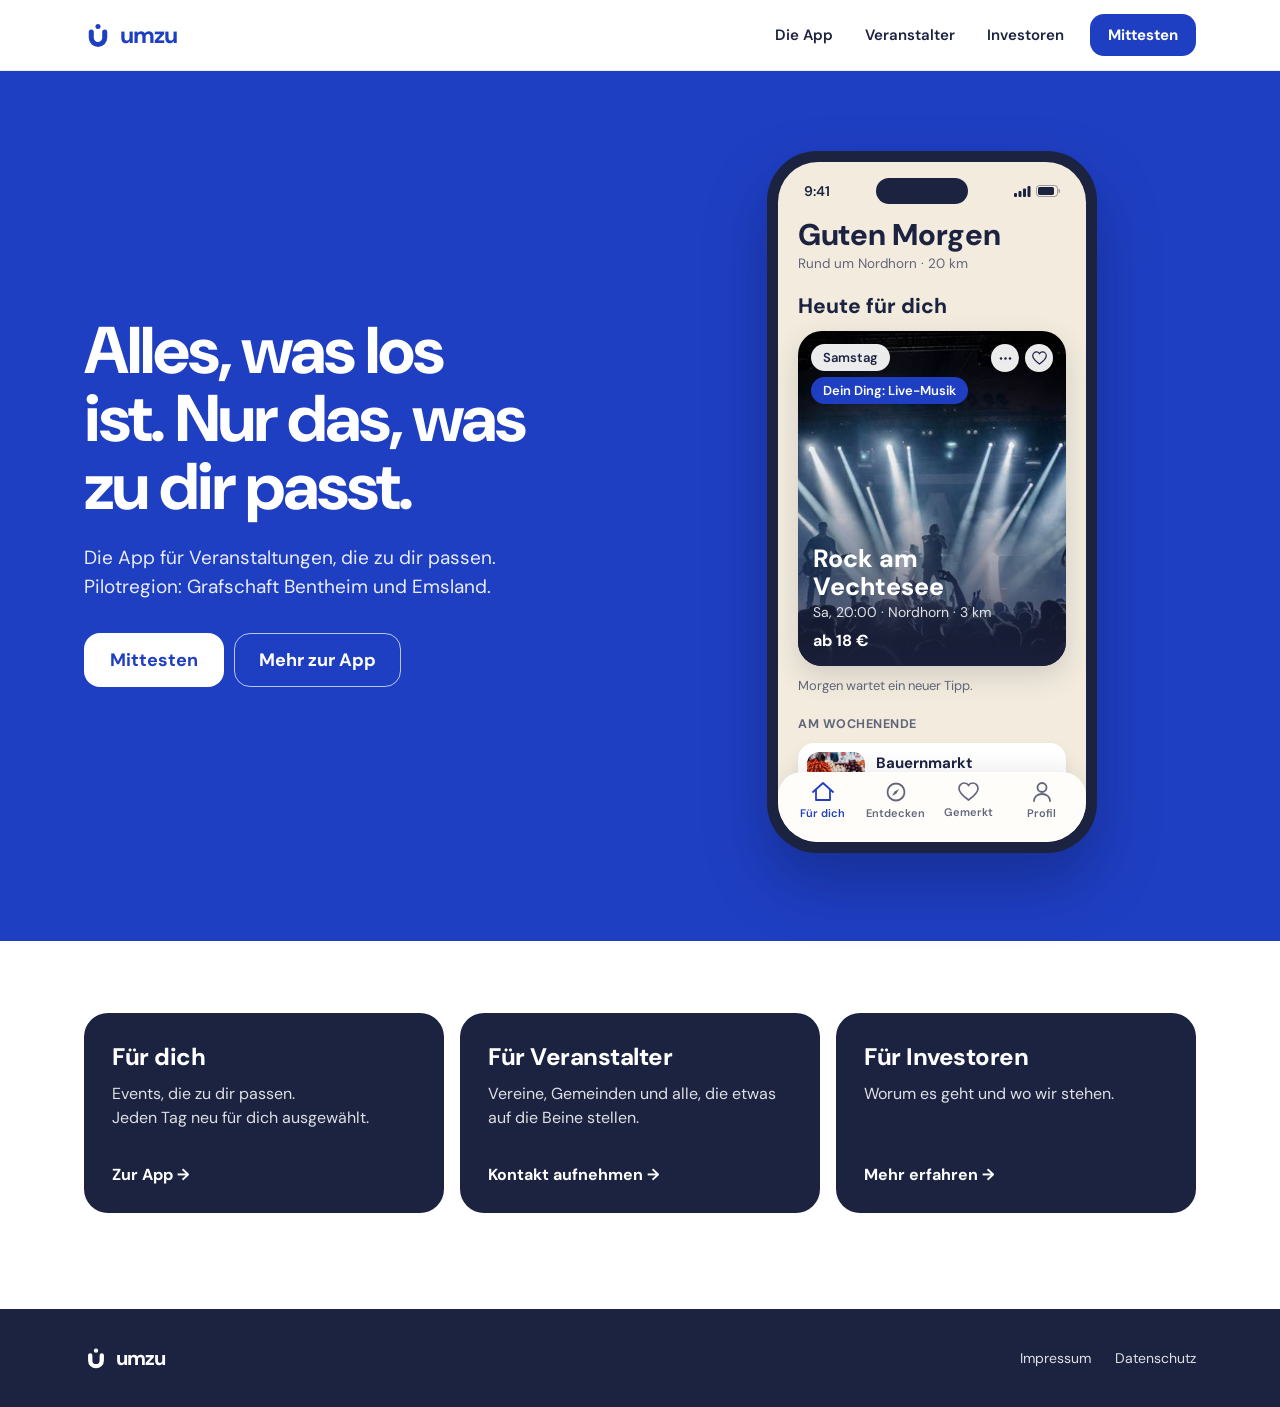
==== index.html @ 4629203c "Add files via upload" ====
<!DOCTYPE html>
<html lang="de">
<head>
<meta charset="utf-8">
<meta name="viewport" content="width=device-width, initial-scale=1">
<title>umzu – Events, die zu dir passen</title>
<meta name="description" content="umzu ist die App für Veranstaltungen, die wirklich zu dir passen. Pilotregion: Grafschaft Bentheim und Emsland. Jetzt mittesten.">
<link rel="canonical" href="https://umzu.app/">

<meta property="og:type" content="website">
<meta property="og:title" content="umzu – Events, die zu dir passen">
<meta property="og:description" content="Die App für Veranstaltungen, die zu dir passen. Pilotregion: Grafschaft Bentheim und Emsland.">
<meta property="og:url" content="https://umzu.app/">
<meta property="og:locale" content="de_DE">
<meta name="theme-color" content="#1F3FC3">

<link rel="icon" href="favicon.svg" type="image/svg+xml">
<link rel="icon" href="[data-uri]" sizes="32x32" type="image/png">
<link rel="apple-touch-icon" href="[data-uri]">

<link rel="preconnect" href="https://fonts.googleapis.com">
<link rel="preconnect" href="https://fonts.gstatic.com" crossorigin>
<link href="https://fonts.googleapis.com/css2?family=DM+Sans:wght@400;500;600;700;800&display=swap" rel="stylesheet">

<link rel="stylesheet" href="css/style.css">
</head>
<body>

<div style="min-height:100vh;display:flex;flex-direction:column">

<header style="position:sticky;top:0;z-index:10;background:rgba(255,255,255,0.94);backdrop-filter:blur(10px);border-bottom:1px solid rgba(28,35,64,0.08)">
  <div style="max-width:1160px;margin:0 auto;padding:14px 24px;display:flex;align-items:center;gap:24px;flex-wrap:wrap">
    <a href="#start" data-nav="start" style="display:flex;align-items:center;gap:8px;cursor:pointer;text-decoration:none">
      <svg width="28" height="28" viewBox="0 0 100 100"><circle cx="50" cy="19.5" r="9" fill="#1F3FC3"></circle><path d="M 26 39 L 26 60 A 24 24 0 0 0 74 60 L 74 39" fill="none" stroke="#1F3FC3" stroke-width="18" stroke-linecap="round"></path></svg>
      <span style="font-weight:800;font-size:23px;letter-spacing:-1px;color:#1F3FC3">umzu</span>
    </a>
    <nav style="display:flex;gap:4px;flex-wrap:wrap;margin-left:auto;align-items:center">
      <a href="#app" data-nav="nutzer" class="nav-link" style="padding:10px 14px;border-radius:100px;font-weight:600;font-size:15px;cursor:pointer;white-space:nowrap;text-decoration:none;color:#1C2340">Die App</a>
      <a href="#veranstalter" data-nav="veranstalter" class="nav-link" style="padding:10px 14px;border-radius:100px;font-weight:600;font-size:15px;cursor:pointer;white-space:nowrap;text-decoration:none;color:#1C2340">Veranstalter</a>
      <a href="#investoren" data-nav="investoren" class="nav-link" style="padding:10px 14px;border-radius:100px;font-weight:600;font-size:15px;cursor:pointer;white-space:nowrap;text-decoration:none;color:#1C2340">Investoren</a>
      <a href="#test" data-nav="test" class="hover-a35a3" style="margin-left:8px;white-space:nowrap;padding:11px 18px;border-radius:14px;background:#1F3FC3;color:#fff;font-weight:700;font-size:15px;cursor:pointer;text-decoration:none">Mittesten</a>
    </nav>
  </div>
</header>

<main style="flex:1">

<!-- ===== START ===== -->
<div data-page="start" hidden>
  <section style="background:#1F3FC3;color:#fff"><div style="max-width:1160px;margin:0 auto;padding:80px 24px 88px;display:grid;grid-template-columns:repeat(auto-fit,minmax(min(100%,440px),1fr));gap:56px;align-items:center">
    <div>
      <h1 style="margin:0;font-weight:800;font-size:clamp(40px,6vw,66px);line-height:1.03;letter-spacing:-2px;text-wrap:balance;color:#fff">Alles, was los ist. Nur das, was zu dir passt.</h1>
      <p style="margin:22px 0 0;font-size:19px;line-height:1.55;color:rgba(255,255,255,0.9);max-width:480px;text-wrap:pretty">Die App für Veranstaltungen, die zu dir passen. Pilotregion: Grafschaft Bentheim und Emsland.</p>
      <div style="display:flex;gap:10px;flex-wrap:wrap;margin-top:32px">
        <a href="#test" data-nav="test" class="hover-e8ecf9" style="min-height:54px;padding:0 26px;white-space:nowrap;display:flex;align-items:center;border-radius:16px;background:#fff;color:#1F3FC3;font-weight:700;font-size:18px;cursor:pointer;text-decoration:none">Mittesten</a>
        <a href="#app" data-nav="nutzer" class="hover-white12" style="min-height:54px;padding:0 24px;white-space:nowrap;display:flex;align-items:center;border-radius:16px;border:1.5px solid rgba(255,255,255,0.7);color:#fff;font-weight:700;font-size:18px;cursor:pointer;text-decoration:none">Mehr zur App</a>
      </div>
    </div>
    <div style="display:flex;justify-content:center">
      <div style="width:330px;max-width:100%;background:#1C2340;border-radius:50px;padding:11px;box-shadow:0 30px 60px rgba(10,20,70,0.35)">
        <div style="position:relative;background:#F3ECDE;color:#1C2340;border-radius:40px;overflow:hidden;height:680px">
          <div style="display:flex;justify-content:space-between;align-items:center;padding:16px 26px 0;font-weight:600;font-size:14px;color:#1C2340">
            <span>9:41</span>
            <div style="width:92px;height:26px;border-radius:14px;background:#1C2340"></div>
            <div style="display:flex;gap:5px;align-items:center">
              <svg width="17" height="11" viewBox="0 0 17 11"><rect x="0" y="7" width="3" height="4" rx="1" fill="#1C2340"></rect><rect x="4.5" y="5" width="3" height="6" rx="1" fill="#1C2340"></rect><rect x="9" y="2.5" width="3" height="8.5" rx="1" fill="#1C2340"></rect><rect x="13.5" y="0" width="3" height="11" rx="1" fill="#1C2340"></rect></svg>
              <svg width="24" height="12" viewBox="0 0 24 12"><rect x="0.5" y="0.5" width="21" height="11" rx="3" fill="none" stroke="#1C2340" stroke-opacity="0.4"></rect><rect x="2" y="2" width="16" height="8" rx="1.8" fill="#1C2340"></rect><rect x="22.5" y="4" width="1.5" height="4" rx="0.7" fill="#1C2340" fill-opacity="0.4"></rect></svg>
            </div>
          </div>
          <div style="padding:14px 20px 0">
            <div style="font-weight:800;font-size:30px;letter-spacing:-0.3px;line-height:1.1">Guten Morgen</div>
            <div style="font-size:13.5px;color:#62667A;margin-top:4px">Rund um Nordhorn · 20 km</div>
            <div style="font-weight:800;font-size:21px;margin:20px 0 11px">Heute für dich</div>
            <div style="position:relative;width:100%;aspect-ratio:4/5;border-radius:24px;overflow:hidden;background:rgba(31,63,195,0.10) url([data-uri]) center/cover;box-shadow:0 10px 28px rgba(28,35,64,0.16);display:flex;flex-direction:column;justify-content:space-between">
              <div style="position:absolute;inset:0;background:linear-gradient(180deg,rgba(28,35,64,0) 30%,rgba(28,35,64,0.2) 55%,rgba(28,35,64,0.9) 100%)"></div>
              <div style="position:relative;display:flex;justify-content:space-between;align-items:flex-start;gap:10px;padding:13px">
                <div style="display:flex;flex-wrap:wrap;gap:6px;min-width:0">
                  <span style="background:rgba(255,255,255,0.92);border-radius:100px;padding:5px 12px;font-weight:600;font-size:13px;color:#1C2340">Samstag</span>
                  <span style="background:#1F3FC3;border-radius:100px;padding:5px 12px;font-weight:600;font-size:13px;color:#fff;white-space:nowrap">Dein Ding: Live-Musik</span>
                </div>
                <div style="display:flex;gap:6px;flex-shrink:0">
                  <span style="width:28px;height:28px;border-radius:14px;background:rgba(255,255,255,0.92);display:flex;align-items:center;justify-content:center"><svg width="15" height="15" viewBox="0 0 20 20"><circle cx="4" cy="10" r="1.7" fill="#1C2340"></circle><circle cx="10" cy="10" r="1.7" fill="#1C2340"></circle><circle cx="16" cy="10" r="1.7" fill="#1C2340"></circle></svg></span>
                  <span style="width:28px;height:28px;border-radius:14px;background:rgba(255,255,255,0.92);display:flex;align-items:center;justify-content:center"><svg width="15" height="14" viewBox="0 0 21 19"><path d="M10.5 18C5.2 14.2 1 10.9 1 6.5 1 3.5 3.3 1 6.3 1c1.7 0 3.3.9 4.2 2.3C11.4 1.9 13 1 14.7 1 17.7 1 20 3.5 20 6.5c0 4.4-4.2 7.7-9.5 11.5z" fill="none" stroke="#1C2340" stroke-width="1.7"></path></svg></span>
                </div>
              </div>
              <div style="position:relative;padding:0 15px 15px;display:flex;flex-direction:column;gap:3px">
                <div style="font-weight:800;font-size:25px;line-height:1.1;color:#fff">Rock am Vechtesee</div>
                <div style="font-size:14px;color:rgba(255,255,255,0.86);white-space:nowrap;overflow:hidden;text-overflow:ellipsis">Sa, 20:00 · Nordhorn · 3 km</div>
                <div style="font-weight:700;font-size:16px;color:#fff;margin-top:6px">ab 18 €</div>
              </div>
            </div>
            <div style="font-size:13px;color:#62667A;margin-top:11px">Morgen wartet ein neuer Tipp.</div>
            <div style="font-weight:700;font-size:12.5px;letter-spacing:0.5px;text-transform:uppercase;color:#62667A;margin:22px 0 11px">Am Wochenende</div>
            <div style="display:flex;align-items:center;gap:11px;padding:9px;background:#fff;border-radius:16px;box-shadow:0 4px 12px rgba(28,35,64,0.06)">
              <div style="width:58px;height:58px;border-radius:12px;flex-shrink:0;background:rgba(31,63,195,0.10) url([data-uri]) center/cover"></div>
              <div style="flex:1;min-width:0;display:flex;flex-direction:column;gap:2px">
                <div style="font-weight:700;font-size:15px">Bauernmarkt</div>
                <div style="font-weight:500;font-size:12.5px;color:#62667A;white-space:nowrap;overflow:hidden;text-overflow:ellipsis">So, 12. Okt. · Lingen · 18 km</div>
                <div style="font-weight:700;font-size:13px;color:#1F3FC3">Eintritt frei</div>
              </div>
            </div>
          </div>
          <div style="position:absolute;left:0;right:0;bottom:0;background:#FFFDFA;border-radius:24px 24px 0 0;box-shadow:0 -6px 20px rgba(28,35,64,0.07);padding:10px 8px 22px;display:grid;grid-template-columns:repeat(4,1fr)">
            <div style="display:flex;flex-direction:column;align-items:center;gap:4px;color:#1F3FC3"><svg width="22" height="20" viewBox="0 0 22 20" fill="none"><path d="M1 10L11 1l10 9" stroke="#1F3FC3" stroke-width="1.8" stroke-linecap="round" stroke-linejoin="round"></path><path d="M4 8v10h14V8" stroke="#1F3FC3" stroke-width="1.8" stroke-linejoin="round"></path></svg><span style="font-weight:600;font-size:11px">Für dich</span></div>
            <div style="display:flex;flex-direction:column;align-items:center;gap:4px;color:#62667A"><svg width="20" height="20" viewBox="0 0 20 20" fill="none"><circle cx="10" cy="10" r="8.5" stroke="#62667A" stroke-width="1.8"></circle><path d="M13 7l-4.5 2.5L6 14l4.5-2.5z" fill="#62667A"></path></svg><span style="font-weight:600;font-size:11px">Entdecken</span></div>
            <div style="display:flex;flex-direction:column;align-items:center;gap:4px;color:#62667A"><svg width="21" height="19" viewBox="0 0 21 19" fill="none"><path d="M10.5 18C5.2 14.2 1 10.9 1 6.5 1 3.5 3.3 1 6.3 1c1.7 0 3.3.9 4.2 2.3C11.4 1.9 13 1 14.7 1 17.7 1 20 3.5 20 6.5c0 4.4-4.2 7.7-9.5 11.5z" stroke="#62667A" stroke-width="1.7"></path></svg><span style="font-weight:600;font-size:11px">Gemerkt</span></div>
            <div style="display:flex;flex-direction:column;align-items:center;gap:4px;color:#62667A"><svg width="18" height="20" viewBox="0 0 18 20" fill="none"><circle cx="9" cy="5.5" r="4.5" stroke="#62667A" stroke-width="1.8"></circle><path d="M1 19c0-4.4 3.6-7 8-7s8 2.6 8 7" stroke="#62667A" stroke-width="1.8" stroke-linecap="round"></path></svg><span style="font-weight:600;font-size:11px">Profil</span></div>
          </div>
        </div>
      </div>
    </div>
  </div></section>

  <section style="max-width:1160px;margin:0 auto;padding:72px 24px 96px">
    <div style="display:grid;grid-template-columns:repeat(auto-fit,minmax(min(100%,260px),1fr));gap:16px">
      <a href="#app" data-nav="nutzer" class="tile hover-262f55" style="background:#1C2340;color:#fff;border-radius:24px;padding:28px;cursor:pointer;display:flex;flex-direction:column;gap:10px;min-height:200px;text-decoration:none">
        <div style="font-weight:800;font-size:24px;letter-spacing:-0.5px">Für dich</div>
        <div style="font-size:16px;line-height:1.5;color:rgba(255,255,255,0.86)">Events, die zu dir passen.<br>Jeden Tag neu für dich ausgewählt.</div>
        <div style="margin-top:auto;font-weight:700;color:#fff">Zur App →</div>
      </a>
      <a href="#veranstalter" data-nav="veranstalter" class="tile hover-262f55" style="background:#1C2340;color:#fff;border-radius:24px;padding:28px;cursor:pointer;display:flex;flex-direction:column;gap:10px;min-height:200px;text-decoration:none">
        <div style="font-weight:800;font-size:24px;letter-spacing:-0.5px">Für Veranstalter</div>
        <div style="font-size:16px;line-height:1.5;color:rgba(255,255,255,0.86)">Vereine, Gemeinden und alle, die etwas auf die Beine stellen.</div>
        <div style="margin-top:auto;font-weight:700;color:#fff">Kontakt aufnehmen →</div>
      </a>
      <a href="#investoren" data-nav="investoren" class="tile hover-262f55" style="background:#1C2340;color:#fff;border-radius:24px;padding:28px;cursor:pointer;display:flex;flex-direction:column;gap:10px;min-height:200px;text-decoration:none">
        <div style="font-weight:800;font-size:24px;letter-spacing:-0.5px">Für Investoren</div>
        <div style="font-size:16px;line-height:1.5;color:rgba(255,255,255,0.86)">Worum es geht und wo wir stehen.</div>
        <div style="margin-top:auto;font-weight:700;color:#fff">Mehr erfahren →</div>
      </a>
    </div>
  </section>
</div>

<!-- ===== DIE APP ===== -->
<div data-page="nutzer" hidden>
  <section style="background:#E8ECF9;margin-bottom:56px"><div style="max-width:1160px;margin:0 auto;padding:80px 24px 72px">
    <h1 style="margin:0;font-weight:800;font-size:clamp(38px,5.5vw,58px);line-height:1.05;letter-spacing:-1.8px;max-width:760px;text-wrap:balance">Weniger suchen, öfter hingehen.</h1>
    <p style="margin:20px 0 0;font-size:19px;line-height:1.55;color:#464A5C;max-width:560px">Jeden Morgen ein paar Vorschläge für dich. Je mehr du wischst, desto besser passen sie.</p>
  </div></section>
  <section style="max-width:1160px;margin:0 auto;padding:0 24px 88px;display:grid;grid-template-columns:repeat(auto-fit,minmax(min(100%,200px),1fr));gap:16px">
    <div style="border:1px solid rgba(28,35,64,0.12);border-radius:20px;padding:24px"><div style="font-weight:800;font-size:21px">Für dich</div><p style="font-size:15px;line-height:1.5;color:#464A5C;margin:8px 0 0">Deine Vorschläge für heute.</p></div>
    <div style="border:1px solid rgba(28,35,64,0.12);border-radius:20px;padding:24px"><div style="font-weight:800;font-size:21px">Entdecken</div><p style="font-size:15px;line-height:1.5;color:#464A5C;margin:8px 0 0">Wischen: passt oder passt nicht.</p></div>
    <div style="border:1px solid rgba(28,35,64,0.12);border-radius:20px;padding:24px"><div style="font-weight:800;font-size:21px">Gemerkt</div><p style="font-size:15px;line-height:1.5;color:#464A5C;margin:8px 0 0">Alles, was du dir aufhebst.</p></div>
    <div style="border:1px solid rgba(28,35,64,0.12);border-radius:20px;padding:24px"><div style="font-weight:800;font-size:21px">Profil</div><p style="font-size:15px;line-height:1.5;color:#464A5C;margin:8px 0 0">Region, Umkreis, Vorlieben.</p></div>
  </section>
  <section style="max-width:800px;margin:0 auto;padding:0 24px 96px">
    <h2 style="margin:0 0 20px;font-weight:800;font-size:clamp(26px,3.4vw,36px);letter-spacing:-1px">Fragen</h2>
    <div id="faq-list" style="display:flex;flex-direction:column;border-top:1px solid rgba(28,35,64,0.12)">
      <!-- FAQ items injected by js/app.js -->
    </div>
  </section>
</div>

<!-- ===== VERANSTALTER ===== -->
<div data-page="veranstalter" hidden>
  <section style="background:#E8ECF9;margin-bottom:56px"><div style="max-width:1160px;margin:0 auto;padding:80px 24px 72px">
    <h1 style="margin:0;font-weight:800;font-size:clamp(38px,5.5vw,58px);line-height:1.05;letter-spacing:-1.8px;max-width:800px;text-wrap:balance">Bringt eure Termine in die App.</h1>
    <p style="margin:20px 0 0;font-size:19px;line-height:1.55;color:#464A5C;max-width:560px">Für Vereine, Gemeinden und Veranstalter aus der Region.</p>
    <div style="display:flex;gap:10px;flex-wrap:wrap;margin-top:28px">
      <span id="zum-formular" class="hover-a35a3" style="min-height:54px;padding:0 26px;white-space:nowrap;display:flex;align-items:center;border-radius:16px;background:#1F3FC3;color:#fff;font-weight:700;font-size:18px;cursor:pointer">Kontakt aufnehmen</span>
    </div>
  </div></section>
  <section style="max-width:1160px;margin:0 auto;padding:0 24px 88px;display:grid;grid-template-columns:repeat(auto-fit,minmax(min(100%,260px),1fr));gap:16px">
    <div style="border:1px solid rgba(28,35,64,0.12);border-radius:24px;padding:28px">
      <div style="font-weight:800;font-size:24px">Vereine</div>
      <p style="font-size:16px;line-height:1.5;color:#464A5C;margin:10px 0 0">Kostenlos. Eure Termine in der App und sehen, wie viele sie sich gemerkt haben.</p>
    </div>
    <div style="border:1px solid rgba(28,35,64,0.12);border-radius:24px;padding:28px">
      <div style="font-weight:800;font-size:24px">Gemeinden</div>
      <p style="font-size:16px;line-height:1.5;color:#464A5C;margin:10px 0 0">Alle Termine eures Orts an einer Stelle, mit einem Bericht, was sie bewirken.</p>
    </div>
    <div style="border:1px solid rgba(28,35,64,0.12);border-radius:24px;padding:28px">
      <div style="font-weight:800;font-size:24px">Veranstalter</div>
      <p style="font-size:16px;line-height:1.5;color:#464A5C;margin:10px 0 0">Mehr Sichtbarkeit bei den Leuten, zu denen euer Event passt.</p>
    </div>
  </section>

  <section id="formular" style="background:#1C2340">
    <div style="max-width:1160px;margin:0 auto;padding:80px 24px 96px;display:grid;grid-template-columns:repeat(auto-fit,minmax(min(100%,380px),1fr));gap:40px;align-items:start">
      <div>
        <h2 style="margin:0;font-weight:800;font-size:clamp(28px,3.6vw,40px);letter-spacing:-1px;color:#fff">Lasst uns sprechen.</h2>
        <p style="font-size:17px;line-height:1.55;color:rgba(255,255,255,0.86);margin:14px 0 0;max-width:420px">Schreibt mir, wer ihr seid und was ihr vorhabt. Ich melde mich persönlich.</p>
        <div style="margin-top:28px;display:flex;flex-direction:column;gap:4px">
          <div style="font-weight:700;font-size:18px;color:#fff">Hanna Fühner</div>
          <div style="font-size:15px;color:rgba(255,255,255,0.86)">Gründerin, Nordhorn</div>
        </div>
      </div>

      <div id="ver-form-wrap" style="background:#fff;border-radius:20px;padding:28px;box-shadow:0 6px 18px rgba(28,35,64,0.08);display:flex;flex-direction:column;gap:16px">
        <div id="rollen" style="display:flex;gap:8px;flex-wrap:wrap">
          <span data-rolle="Verein" style="min-height:42px;padding:0 16px;display:flex;align-items:center;border-radius:100px;font-weight:600;font-size:14.5px;cursor:pointer;border:1.5px solid #1F3FC3;background:rgba(31,63,195,0.12);color:#1A35A3">Verein</span>
          <span data-rolle="Gemeinde" style="min-height:42px;padding:0 16px;display:flex;align-items:center;border-radius:100px;font-weight:600;font-size:14.5px;cursor:pointer;border:1.5px solid rgba(28,35,64,0.15);background:#fff;color:#1C2340">Gemeinde</span>
          <span data-rolle="Veranstalter" style="min-height:42px;padding:0 16px;display:flex;align-items:center;border-radius:100px;font-weight:600;font-size:14.5px;cursor:pointer;border:1.5px solid rgba(28,35,64,0.15);background:#fff;color:#1C2340">Veranstalter</span>
        </div>
        <div style="display:grid;grid-template-columns:minmax(0,1fr) minmax(0,1fr);gap:12px">
          <label style="display:flex;flex-direction:column;gap:6px;font-weight:600;font-size:14.5px;min-width:0">Name
            <input id="f-name" placeholder="Vor- und Nachname" style="height:50px;border-radius:14px;border:1px solid rgba(28,35,64,0.12);padding:0 14px;font-size:17px;color:#1C2340;background:#fff;min-width:0;width:100%">
          </label>
          <label style="display:flex;flex-direction:column;gap:6px;font-weight:600;font-size:14.5px;min-width:0">Organisation
            <input id="f-org" placeholder="Verein, Gemeinde …" style="height:50px;border-radius:14px;border:1px solid rgba(28,35,64,0.12);padding:0 14px;font-size:17px;color:#1C2340;background:#fff;min-width:0;width:100%">
          </label>
        </div>
        <label style="display:flex;flex-direction:column;gap:6px;font-weight:600;font-size:14.5px">E-Mail
          <input id="f-mail" placeholder="name@verein.de" style="height:50px;border-radius:14px;border:1px solid rgba(28,35,64,0.12);padding:0 14px;font-size:17px;color:#1C2340;background:#fff;width:100%">
        </label>
        <label style="display:flex;flex-direction:column;gap:6px;font-weight:600;font-size:14.5px">Nachricht
          <textarea id="f-nachricht" placeholder="Worum geht es?" rows="5" style="border-radius:14px;border:1px solid rgba(28,35,64,0.12);padding:12px 14px;font-size:17px;line-height:1.5;color:#1C2340;background:#fff;width:100%;resize:vertical;font-family:inherit"></textarea>
        </label>
        <span id="ver-senden" style="min-height:54px;display:flex;align-items:center;justify-content:center;border-radius:16px;font-weight:700;font-size:18px;cursor:pointer;background:rgba(28,35,64,0.15);color:#464A5C">Nachricht senden</span>
      </div>

      <div id="ver-danke" style="display:none;background:#fff;border-radius:20px;padding:32px;box-shadow:0 6px 18px rgba(28,35,64,0.08)">
        <div style="font-weight:800;font-size:24px">Danke.</div>
        <p style="font-size:16px;line-height:1.55;color:#464A5C;margin:10px 0 20px">Ich melde mich in den nächsten Tagen.</p>
        <span id="ver-neu" style="display:inline-flex;min-height:44px;padding:0 18px;align-items:center;border-radius:14px;border:1.5px solid #1F3FC3;color:#1F3FC3;font-weight:700;font-size:15px;cursor:pointer">Neue Nachricht</span>
      </div>
    </div>
  </section>
</div>

<!-- ===== INVESTOREN ===== -->
<div data-page="investoren" hidden>
  <section style="background:#E8ECF9;margin-bottom:56px"><div style="max-width:1160px;margin:0 auto;padding:80px 24px 72px">
      <h1 style="margin:0;font-weight:800;font-size:clamp(36px,5vw,56px);line-height:1.06;letter-spacing:-1.6px;max-width:820px;text-wrap:balance;color:#1C2340">Niemand soll eine Veranstaltung verpassen, zu der er gern gegangen wäre.</h1>
      <p style="margin:22px 0 0;font-size:19px;line-height:1.55;color:#464A5C;max-width:600px">Die Pilotphase läuft in der Grafschaft Bentheim und im Emsland. Danach wachsen wir Region für Region.</p>
    </div>
  </section>
  <section style="max-width:1160px;margin:0 auto;padding:0 24px 88px;display:grid;grid-template-columns:repeat(auto-fit,minmax(min(100%,260px),1fr));gap:16px">
    <div style="border:1px solid rgba(28,35,64,0.12);border-radius:20px;padding:26px">
      <div style="font-weight:800;font-size:22px">Daten</div>
      <p style="font-size:16px;line-height:1.5;color:#464A5C;margin:8px 0 0">Offene Tourismusdaten aus ganz Deutschland.</p>
    </div>
    <div style="border:1px solid rgba(28,35,64,0.12);border-radius:20px;padding:26px">
      <div style="font-weight:800;font-size:22px">Nutzer</div>
      <p style="font-size:16px;line-height:1.5;color:#464A5C;margin:8px 0 0">Eine Region nach der anderen.</p>
    </div>
    <div style="border:1px solid rgba(28,35,64,0.12);border-radius:20px;padding:26px">
      <div style="font-weight:800;font-size:22px">Erlös</div>
      <p style="font-size:16px;line-height:1.5;color:#464A5C;margin:8px 0 0">Gemeinden und Veranstalter zahlen. Die App bleibt kostenlos.</p>
    </div>
  </section>
  <section style="max-width:1160px;margin:0 auto;padding:0 24px 96px">
    <div style="background:#1C2340;color:#fff;border-radius:24px;padding:36px;display:flex;flex-wrap:wrap;gap:24px;align-items:center;justify-content:space-between">
      <div style="flex:1 1 260px;min-width:0">
        <div style="font-weight:800;font-size:24px;line-height:1.2;white-space:nowrap">Hanna Fühner</div>
        <div style="font-size:16px;color:rgba(255,255,255,0.9);margin-top:4px">Gründerin, Nordhorn</div>
      </div>
      <a href="mailto:hannafuehner@gmail.com?subject=umzu%20%E2%80%93%20Investorenanfrage" class="hover-e8ecf9" style="min-height:54px;padding:0 26px;white-space:nowrap;display:flex;align-items:center;border-radius:16px;background:#fff;color:#1F3FC3;font-weight:700;font-size:18px;cursor:pointer;text-decoration:none">Kontakt aufnehmen</a>
    </div>
  </section>
</div>

<!-- ===== MITTESTEN ===== -->
<div data-page="test" hidden style="background:#E8ECF9;min-height:calc(100vh - 170px)">
  <section style="max-width:680px;margin:0 auto;padding:96px 24px">
    <h1 style="margin:0;font-weight:800;font-size:clamp(34px,5vw,50px);line-height:1.06;letter-spacing:-1.5px">Mittesten</h1>
    <p style="font-size:18px;line-height:1.55;color:#464A5C;margin:16px 0 0">Trag dich ein, dann schicken wir dir eine Einladung fürs iPhone.</p>

    <div id="test-form" style="display:flex;gap:10px;flex-wrap:wrap;margin-top:28px">
      <input id="test-mail" type="email" placeholder="deine@mail.de" style="flex:1 1 260px;height:54px;border-radius:16px;border:1px solid rgba(28,35,64,0.15);padding:0 16px;font-size:17px;background:#fff;color:#1C2340">
      <span id="test-eintragen" style="min-height:54px;padding:0 26px;white-space:nowrap;display:flex;align-items:center;border-radius:16px;background:#1F3FC3;color:#fff;font-weight:700;font-size:18px;cursor:pointer">Eintragen</span>
    </div>
    <div id="test-danke" style="display:none;margin-top:28px;background:#1C2340;color:#fff;border-radius:100px;padding:14px 22px;font-weight:600;font-size:15px">Danke, du bist eingetragen.</div>
  </section>
</div>

</main>

<footer style="background:#1C2340">
  <div style="max-width:1160px;margin:0 auto;padding:36px 24px;display:flex;flex-wrap:wrap;gap:24px;justify-content:space-between;align-items:center">
    <div style="display:flex;align-items:center;gap:8px">
      <svg width="24" height="24" viewBox="0 0 100 100"><circle cx="50" cy="19.5" r="9" fill="#fff"></circle><path d="M 26 39 L 26 60 A 24 24 0 0 0 74 60 L 74 39" fill="none" stroke="#fff" stroke-width="18" stroke-linecap="round"></path></svg>
      <span style="font-weight:800;font-size:20px;letter-spacing:-1px;color:#fff">umzu</span>
    </div>
    <div style="display:flex;gap:24px;flex-wrap:wrap;font-size:14px;color:rgba(255,255,255,0.86)">
      <span>Impressum</span><span>Datenschutz</span>
    </div>
  </div>
</footer>
</div>

<script src="js/app.js"></script>
</body>
</html>
---- css/style.css ----
html, body {
  margin: 0;
  background: #FFFFFF;
  color: #1C2340;
  font-family: "DM Sans", system-ui, sans-serif;
  -webkit-font-smoothing: antialiased;
}
* { box-sizing: border-box; }
a { color: #1A35A3; text-decoration: none; }
a:hover { color: #1F3FC3; text-decoration: underline; }
input, select, button, textarea { font-family: inherit; }

/* Nav links: only underline-free, color set by JS for active state */
.nav-link:hover { text-decoration: none; color: #1A35A3 !important; }
.nav-link.active { color: #1A35A3 !important; background: rgba(31,63,195,0.10) !important; }

/* Hover utility classes, replacing the design tool's non-standard style-hover */
.hover-a35a3:hover { background: #1A35A3 !important; text-decoration: none; }
.hover-e8ecf9:hover { background: #E8ECF9 !important; text-decoration: none; }
.hover-white12:hover { background: rgba(255,255,255,0.12) !important; text-decoration: none; }
.hover-262f55:hover { background: #262F55 !important; text-decoration: none; }

.tile { transition: background 0.15s ease; }

#zum-formular:hover,
#test-eintragen:hover { background: #1A35A3; }
#ver-neu:hover { background: rgba(31,63,195,0.08); }

/* FAQ */
.faq-item { padding: 20px 0; border-bottom: 1px solid rgba(28,35,64,0.12); cursor: pointer; }
.faq-row { display: flex; justify-content: space-between; gap: 16px; font-weight: 700; font-size: 17px; }
.faq-row span:first-child { flex: 1 1 auto; min-width: 0; }
.faq-row span:last-child { color: #62667A; flex-shrink: 0; }
.faq-answer { margin: 10px 0 0; font-size: 16px; line-height: 1.55; color: #464A5C; }

/* Rollen-Chips (Veranstalter-Formular) */
#rollen span { transition: background 0.12s ease, border-color 0.12s ease, color 0.12s ease; }

@media (max-width: 520px) {
  header nav { gap: 2px; }
  header a[data-nav] { padding: 8px 10px !important; font-size: 14px !important; }
}
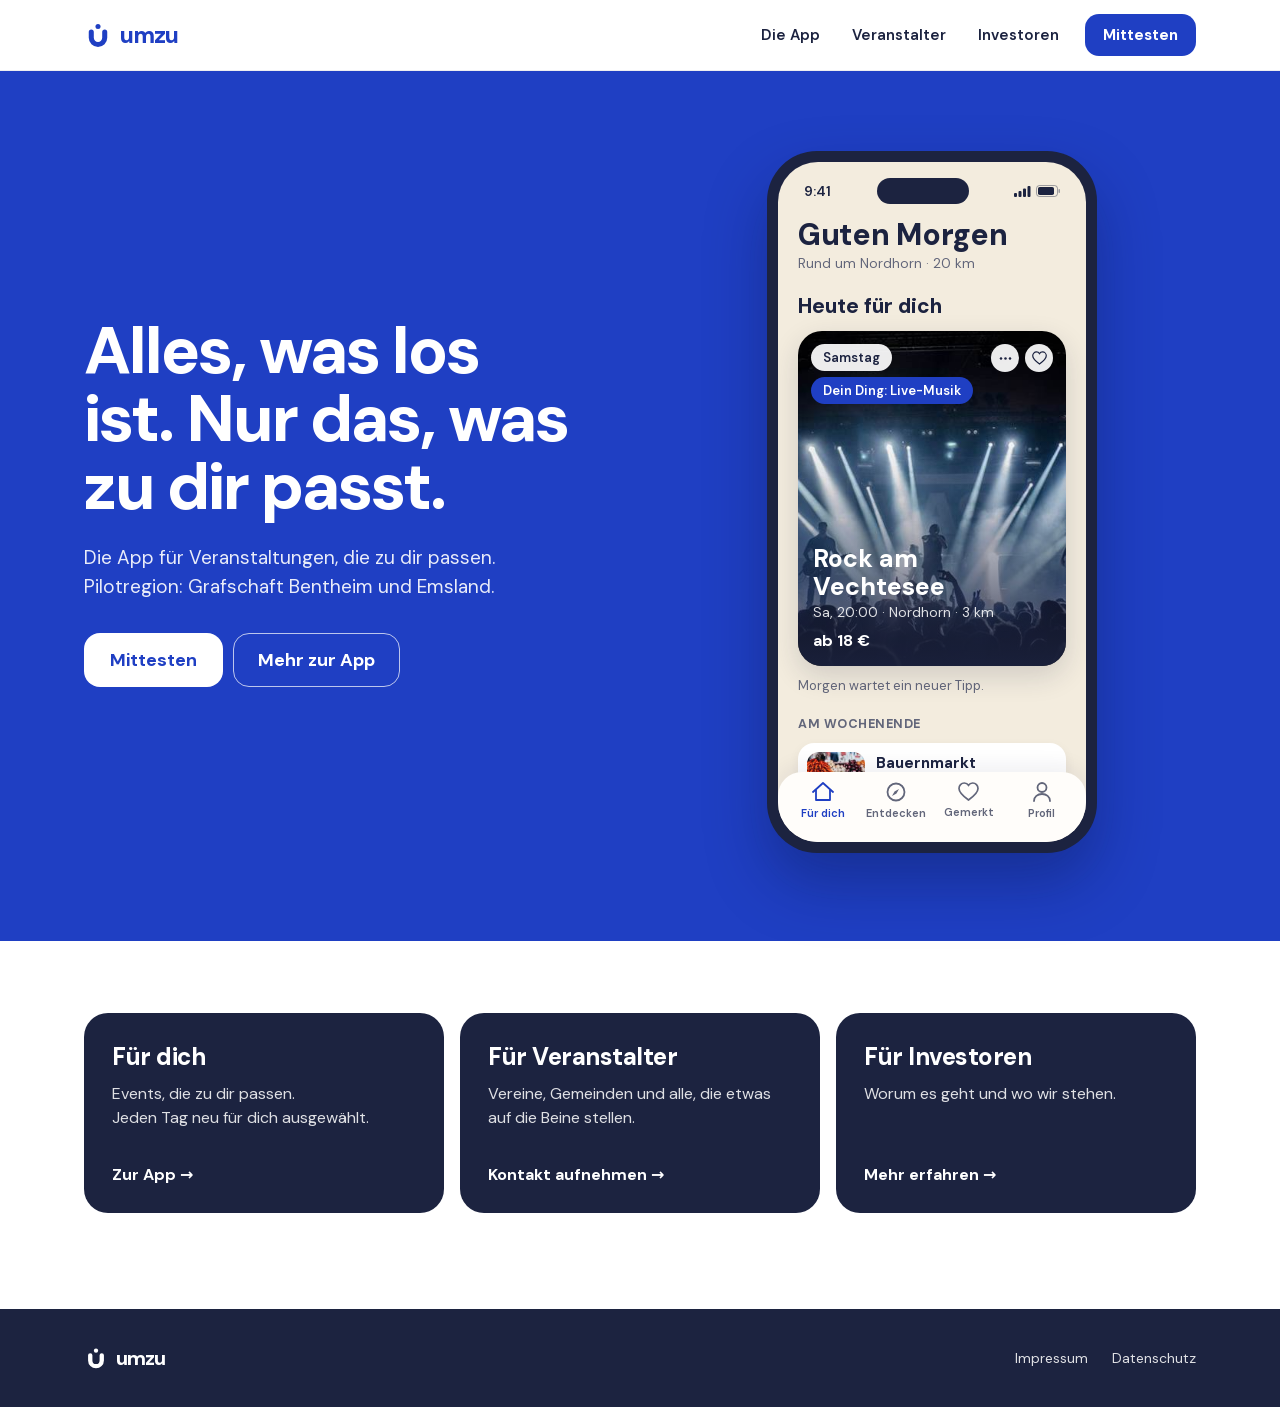
==== commit 080aa092: "Schrift selbst ausliefern statt von Google laden DM Sans kommt jetzt aus /fonts (die fünf Schnitte a" ====
--- a/index.html
+++ b/index.html
@@ -17,10 +17,6 @@
 <link rel="icon" href="favicon.svg" type="image/svg+xml">
 <link rel="icon" href="[data-uri]" sizes="32x32" type="image/png">
 <link rel="apple-touch-icon" href="[data-uri]">
-
-<link rel="preconnect" href="https://fonts.googleapis.com">
-<link rel="preconnect" href="https://fonts.gstatic.com" crossorigin>
-<link href="https://fonts.googleapis.com/css2?family=DM+Sans:wght@400;500;600;700;800&display=swap" rel="stylesheet">
 
 <link rel="stylesheet" href="css/style.css">
 </head>
@@ -274,7 +270,7 @@
       <span style="font-weight:800;font-size:20px;letter-spacing:-1px;color:#fff">umzu</span>
     </div>
     <div style="display:flex;gap:24px;flex-wrap:wrap;font-size:14px;color:rgba(255,255,255,0.86)">
-      <span>Impressum</span><span>Datenschutz</span>
+      <a href="/impressum/" style="color:rgba(255,255,255,0.86)">Impressum</a><a href="/datenschutz/" style="color:rgba(255,255,255,0.86)">Datenschutz</a>
     </div>
   </div>
 </footer>
--- a/css/style.css
+++ b/css/style.css
@@ -1,3 +1,41 @@
+/* DM Sans, selbst ausgeliefert (kein Abruf bei Google). Schrift: DM Sans,
+   SIL Open Font License 1.1, https://openfontlicense.org */
+@font-face {
+  font-family: "DM Sans";
+  font-style: normal;
+  font-weight: 400;
+  font-display: swap;
+  src: url("/fonts/DMSans-Regular.ttf") format("truetype");
+}
+@font-face {
+  font-family: "DM Sans";
+  font-style: normal;
+  font-weight: 500;
+  font-display: swap;
+  src: url("/fonts/DMSans-Medium.ttf") format("truetype");
+}
+@font-face {
+  font-family: "DM Sans";
+  font-style: normal;
+  font-weight: 600;
+  font-display: swap;
+  src: url("/fonts/DMSans-SemiBold.ttf") format("truetype");
+}
+@font-face {
+  font-family: "DM Sans";
+  font-style: normal;
+  font-weight: 700;
+  font-display: swap;
+  src: url("/fonts/DMSans-Bold.ttf") format("truetype");
+}
+@font-face {
+  font-family: "DM Sans";
+  font-style: normal;
+  font-weight: 800;
+  font-display: swap;
+  src: url("/fonts/DMSans-ExtraBold.ttf") format("truetype");
+}
+
 html, body {
   margin: 0;
   background: #FFFFFF;
